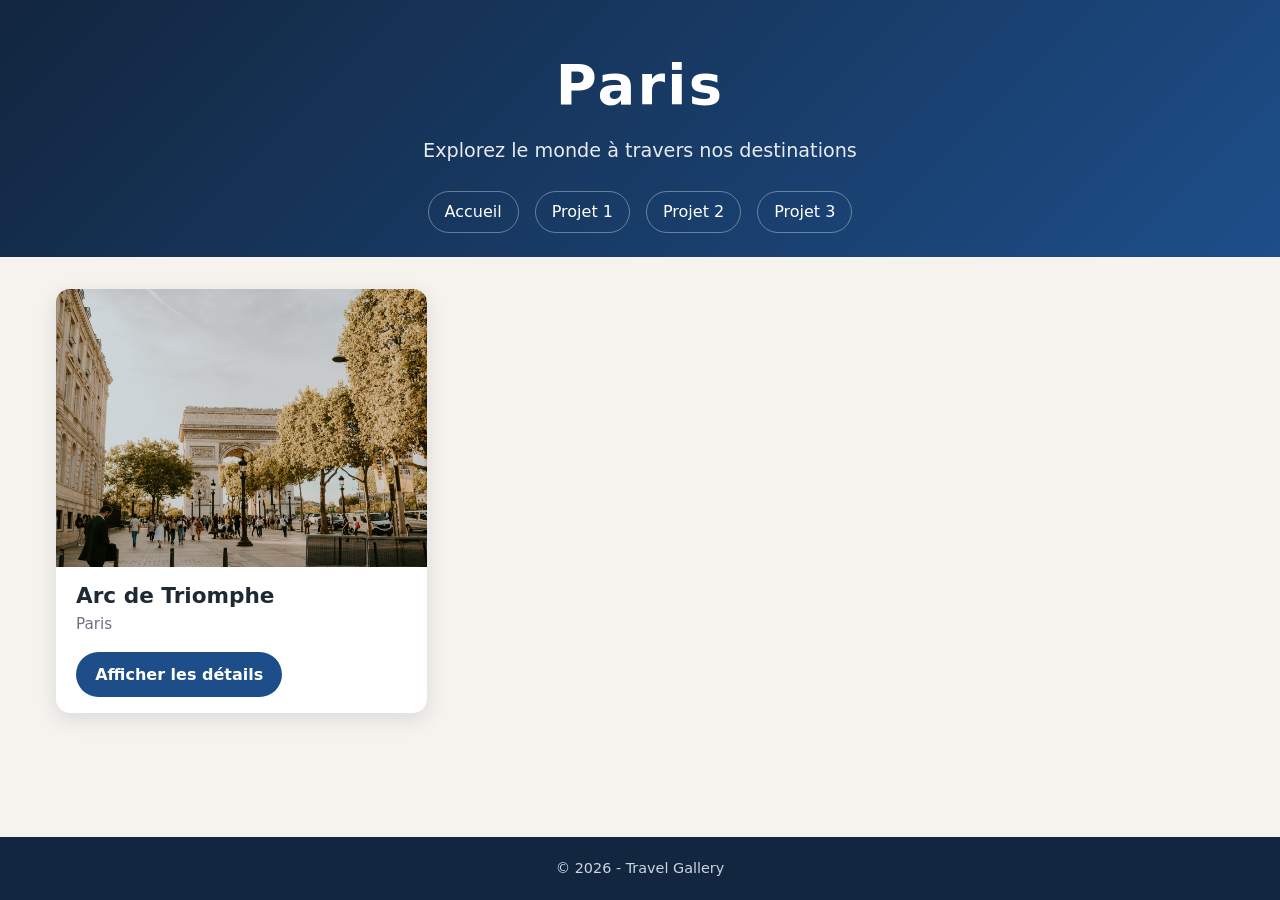
==== Projet 1/index.html @ 820c06ae "projet 1" ====
<!DOCTYPE html>
<html lang="fr">

<head>
    <meta charset="UTF-8">
    <meta name="viewport" content="width=device-width, initial-scale=1.0">
    <title>Gallerie de voyage</title>

    <link rel="stylesheet" href="style.css">
    <script src="script.js" defer></script>
</head>

<body>

    <header>
        <h1>Paris</h1>
        <p>Explorez le monde à travers nos destinations</p>

        <nav>

            <a href="../acceuil.html">Accueil</a>



            <a href="../projet 1/index.html">Projet 1</a>


            <a href="../projet 2/index.html">Projet 2</a>


            <a href="../projet 3/index.html">Projet 3</a>

        </nav>

    </header>

    <main>

        <section class="galerie">

            <section class="destination">
                <figcaption><img src="images/paris.jpg" alt="Paris">
                </figcaption>
                <h2>Arc de Triomphe</h2>
                <p>Paris</p>

                <button id="btn-details" type="button" class="btn-details">
                    <span>Afficher les détails</span> </button>

                <figcaption class="details">
                    <p>Le monument emblématique de Paris, situé sur la célèbre avenue des Champs-Élysées,
                        offrant une vue panoramique sur la ville.</p>
                </figcaption>



            </section>



        </section>

    </main>

    <footer>
        <p>© 2026 - Travel Gallery</p>
    </footer>

</body>

</html>
---- Projet 1/style.css ----
/* ==========================================================
   Travel Gallery - style.css
   Conçu pour ne pas gêner le JavaScript :
   - aucun !important
   - les états (détails ouverts/fermés) passent par des classes
   - styles inline posés par le JS (style.display...) prioritaires
   ========================================================== */

/* ---------- Variables ---------- */
:root {
    --color-bg: #f6f3ee;
    --color-surface: #ffffff;
    --color-text: #1f2933;
    --color-muted: #6b7280;
    --color-primary: #1d4e89;
    --color-primary-dark: #143a68;
    --color-accent: #e07a3f;
    --color-header: #12263f;

    --radius: 14px;
    --shadow: 0 6px 20px rgba(18, 38, 63, 0.12);
    --shadow-hover: 0 12px 30px rgba(18, 38, 63, 0.2);
    --transition: 0.25s ease;
    --max-width: 1200px;
}

/* ---------- Reset léger ---------- */
*,
*::before,
*::after {
    box-sizing: border-box;
}

html {
    scroll-behavior: smooth;
}

body {
    margin: 0;
    min-height: 100vh;
    display: flex;
    flex-direction: column;
    font-family: "Segoe UI", system-ui, -apple-system, Roboto, Arial, sans-serif;
    line-height: 1.6;
    color: var(--color-text);
    background: var(--color-bg);
}

img {
    display: block;
    max-width: 100%;
    height: auto;
}

/* ---------- En-tête ---------- */
header {
    padding: 2.5rem 1rem 1.5rem;
    text-align: center;
    color: #fff;
    background: linear-gradient(135deg, var(--color-header), var(--color-primary));
}

header h1 {
    margin: 0;
    font-size: clamp(2rem, 6vw, 3.5rem);
    letter-spacing: 0.04em;
}

header>p {
    margin: 0.4rem 0 1.5rem;
    font-size: clamp(1rem, 2.5vw, 1.2rem);
    opacity: 0.9;
}

/* ---------- Navigation ---------- */
nav {
    display: flex;
    flex-wrap: wrap;
    justify-content: center;
    gap: 0.5rem 1rem;
}

nav a {
    padding: 0.45rem 1rem;
    color: #fff;
    text-decoration: none;
    border-radius: 999px;
    border: 1px solid rgba(255, 255, 255, 0.35);
    transition: background var(--transition), color var(--transition);
}

nav a:hover,
nav a:focus-visible {
    background: #fff;
    color: var(--color-header);
}

/* ---------- Contenu principal ---------- */
main {
    flex: 1;
    width: 100%;
    max-width: var(--max-width);
    margin: 0 auto;
    padding: 2rem 1rem 3rem;
}

/* ---------- Galerie (grille responsive) ---------- */
.galerie {
    display: grid;
    grid-template-columns: repeat(auto-fill, minmax(280px, 1fr));
    gap: 1.75rem;
    align-items: start;
}

/* ---------- Carte destination ---------- */
.destination {
    display: flex;
    flex-direction: column;
    overflow: hidden;
    background: var(--color-surface);
    border-radius: var(--radius);
    box-shadow: var(--shadow);
    transition: transform var(--transition), box-shadow var(--transition);
}

.destination:hover {
    transform: translateY(-4px);
    box-shadow: var(--shadow-hover);
}

/* Le premier figcaption contient l'image */
.destination>figcaption:first-child {
    margin: 0;
    padding: 0;
    overflow: hidden;
}

.destination img {
    width: 100%;
    aspect-ratio: 4 / 3;
    object-fit: cover;
    transition: transform 0.5s ease;
}

.destination:hover img {
    transform: scale(1.06);
}

.destination h2 {
    margin: 1rem 1.25rem 0;
    font-size: 1.35rem;
    line-height: 1.25;
}

.destination>p {
    margin: 0.15rem 1.25rem 0;
    color: var(--color-muted);
    font-size: 0.95rem;
}

/* ---------- Bouton "Afficher les détails" ---------- */
.btn-details {
    align-self: flex-start;
    margin: 1rem 1.25rem;
    padding: 0.6rem 1.2rem;
    font: inherit;
    font-weight: 600;
    color: #fff;
    background: var(--color-primary);
    border: none;
    border-radius: 999px;
    cursor: pointer;
    transition: background var(--transition), transform var(--transition);
}

.btn-details:hover {
    background: var(--color-primary-dark);
}

.btn-details:active {
    transform: scale(0.97);
}

.btn-details:focus-visible {
    outline: 3px solid var(--color-accent);
    outline-offset: 2px;
}

/* Le <span> ne doit jamais bloquer le clic sur le bouton,
   et le texte reste modifiable par le JS (textContent) */
.btn-details span {
    display: inline-block;
}

/* ---------- Détails (masqués par défaut, ouverts par classe) ----------
   Le JS peut utiliser l'une de ces classes : active, show, visible, open,
   is-open, is-active. Il peut aussi utiliser style.display (prioritaire). */
.details {
    display: none;
    margin: 0;
    padding: 0 1.25rem 1.25rem;
    color: var(--color-text);
    font-size: 0.97rem;
    animation: fadeIn 0.3s ease;
}

.details p {
    margin: 0;
    padding-top: 0.9rem;
    border-top: 1px solid #e5e7eb;
}

.details.active,
.details.show,
.details.visible,
.details.open,
.details.is-open,
.details.is-active {
    display: block;
}

@keyframes fadeIn {
    from {
        opacity: 0;
        transform: translateY(-6px);
    }

    to {
        opacity: 1;
        transform: translateY(0);
    }
}

/* ---------- Pied de page ---------- */
footer {
    padding: 1.25rem 1rem;
    text-align: center;
    color: #cbd5e1;
    background: var(--color-header);
    font-size: 0.9rem;
}

footer p {
    margin: 0;
}

/* ---------- Responsive ---------- */
@media (max-width: 600px) {
    header {
        padding: 2rem 1rem 1.25rem;
    }

    main {
        padding: 1.25rem 0.75rem 2rem;
    }

    .galerie {
        grid-template-columns: 1fr;
        gap: 1.25rem;
    }

    nav a {
        padding: 0.4rem 0.8rem;
        font-size: 0.9rem;
    }
}

/* ---------- Accessibilité : réduire les animations ---------- */
@media (prefers-reduced-motion: reduce) {

    *,
    *::before,
    *::after {
        animation: none;
        transition: none;
        scroll-behavior: auto;
    }
}
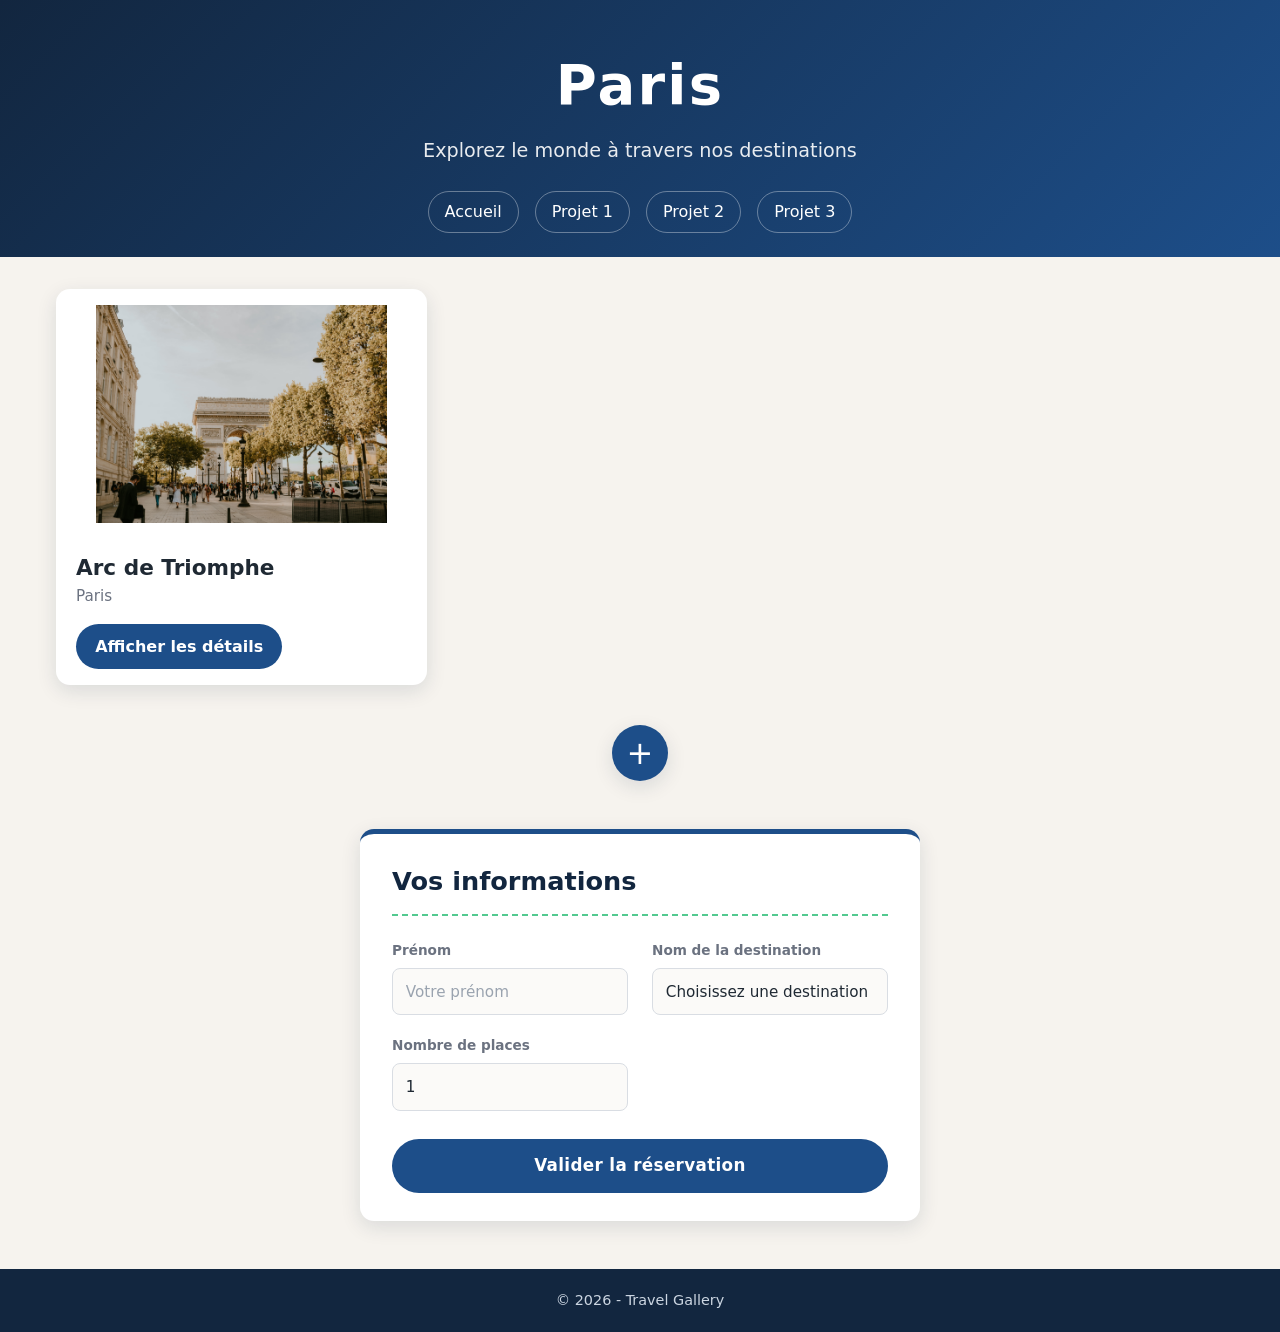
==== commit f3589dad: "projet1" ====
--- a/Projet 1/index.html
+++ b/Projet 1/index.html
@@ -7,7 +7,11 @@
     <title>Gallerie de voyage</title>
 
     <link rel="stylesheet" href="style.css">
+    <link rel="stylesheet" href="form.css">
+    <link rel="stylesheet" href="projet1.css">
     <script src="script.js" defer></script>
+    <script src="form.js" defer></script>
+
 </head>
 
 <body>
@@ -17,21 +21,11 @@
         <p>Explorez le monde à travers nos destinations</p>
 
         <nav>
-
             <a href="../acceuil.html">Accueil</a>
-
-
-
             <a href="../projet 1/index.html">Projet 1</a>
-
-
             <a href="../projet 2/index.html">Projet 2</a>
-
-
             <a href="../projet 3/index.html">Projet 3</a>
-
         </nav>
-
     </header>
 
     <main>
@@ -39,26 +33,101 @@
         <section class="galerie">
 
             <section class="destination">
-                <figcaption><img src="images/paris.jpg" alt="Paris">
-                </figcaption>
+                <figure>
+                    <figcaption><img src="images/paris.jpg" alt="Paris"></figcaption>
+                </figure>
                 <h2>Arc de Triomphe</h2>
                 <p>Paris</p>
 
                 <button id="btn-details" type="button" class="btn-details">
-                    <span>Afficher les détails</span> </button>
+                    <span>Afficher les détails</span>
+                </button>
 
                 <figcaption class="details">
                     <p>Le monument emblématique de Paris, situé sur la célèbre avenue des Champs-Élysées,
                         offrant une vue panoramique sur la ville.</p>
                 </figcaption>
+            </section>
+
+            <section class="destination">
+                <figure>
+                    <figcaption><img src="images/paris montmartre.jpg" alt="Paris Montmartre"></figcaption>
+                </figure>
+                <h2>Montmartre</h2>
+                <p>Paris</p>
+
+                <button id="btn-details" type="button" class="btn-details">
+                    <span>Afficher les détails</span>
+                </button>
+
+                <figcaption class="details">
+                    <p>Le quartier artistique de Paris, célèbre pour sa vue imprenable sur la ville et ses rues
+                        pavées.</p>
+                </figcaption>
+            </section>
+
+            <section class="destination">
+
+                <figure>
+                    <figcaption><img src="images/paris tour effeil.jpg" alt="Paris Tour Eiffel"></figcaption>
+                </figure>
+
+
+                <h2>Tour Eiffel</h2>
+                <p>Paris</p>
+
+                <button id="btn-details" type="button" class="btn-details">
+                    <span>Afficher les détails</span>
+                </button>
+
+                <figcaption class="details">
+                    <p>Monument emblématique de Paris, situé sur la Seine, offrant une vue panoramique sur la
+                        ville.</p>
+                </figcaption>
+
+            </section>
+
+        </section>
+
+
+        <section class="formVoyage">
+
+            <form id="ReservationParis" class="ticket" onsubmit="gererReservationParis(event)">
+
+                <section class="formulaireParis">
+                    <h2 class="ticket__title">Vos informations</h2>
+
+                    <div class="ticket__perforation" aria-hidden="true"></div>
+
+                    <div class="ticket__fields">
+                        <div class="field">
+                            <label for="prenomClient">Prénom</label>
+                            <input type="text" id="prenomClient" name="prenomClient" placeholder="Votre prénom"
+                                required>
+                        </div>
+
+                        <div class="field">
+                            <label for="FilmChoisi">Nom de la destination</label>
+                            <input type="text" id="DestinationChoisi" name="NomDestination"
+                                placeholder="Nom de la Destination" required>
+                        </div>
+
+                        <div class="field field--small">
+                            <label for="nombrePlaces">Nombre de places</label>
+                            <input type="number" id="nombrePlaces" name="nombrePlaces" min="1" max="10" value="1"
+                                required>
+                        </div>
+
+
+                        <button type="submit" class="ticket__submit">Valider la réservation</button>
+                </section>
+
+
+        </section>
 
 
 
-            </section>
 
-
-
-        </section>
 
     </main>
 
--- a/Projet 1/style.css
+++ b/Projet 1/style.css
@@ -1,117 +1,3 @@
-/* ==========================================================
-   Travel Gallery - style.css
-   Conçu pour ne pas gêner le JavaScript :
-   - aucun !important
-   - les états (détails ouverts/fermés) passent par des classes
-   - styles inline posés par le JS (style.display...) prioritaires
-   ========================================================== */
-
-/* ---------- Variables ---------- */
-:root {
-    --color-bg: #f6f3ee;
-    --color-surface: #ffffff;
-    --color-text: #1f2933;
-    --color-muted: #6b7280;
-    --color-primary: #1d4e89;
-    --color-primary-dark: #143a68;
-    --color-accent: #e07a3f;
-    --color-header: #12263f;
-
-    --radius: 14px;
-    --shadow: 0 6px 20px rgba(18, 38, 63, 0.12);
-    --shadow-hover: 0 12px 30px rgba(18, 38, 63, 0.2);
-    --transition: 0.25s ease;
-    --max-width: 1200px;
-}
-
-/* ---------- Reset léger ---------- */
-*,
-*::before,
-*::after {
-    box-sizing: border-box;
-}
-
-html {
-    scroll-behavior: smooth;
-}
-
-body {
-    margin: 0;
-    min-height: 100vh;
-    display: flex;
-    flex-direction: column;
-    font-family: "Segoe UI", system-ui, -apple-system, Roboto, Arial, sans-serif;
-    line-height: 1.6;
-    color: var(--color-text);
-    background: var(--color-bg);
-}
-
-img {
-    display: block;
-    max-width: 100%;
-    height: auto;
-}
-
-/* ---------- En-tête ---------- */
-header {
-    padding: 2.5rem 1rem 1.5rem;
-    text-align: center;
-    color: #fff;
-    background: linear-gradient(135deg, var(--color-header), var(--color-primary));
-}
-
-header h1 {
-    margin: 0;
-    font-size: clamp(2rem, 6vw, 3.5rem);
-    letter-spacing: 0.04em;
-}
-
-header>p {
-    margin: 0.4rem 0 1.5rem;
-    font-size: clamp(1rem, 2.5vw, 1.2rem);
-    opacity: 0.9;
-}
-
-/* ---------- Navigation ---------- */
-nav {
-    display: flex;
-    flex-wrap: wrap;
-    justify-content: center;
-    gap: 0.5rem 1rem;
-}
-
-nav a {
-    padding: 0.45rem 1rem;
-    color: #fff;
-    text-decoration: none;
-    border-radius: 999px;
-    border: 1px solid rgba(255, 255, 255, 0.35);
-    transition: background var(--transition), color var(--transition);
-}
-
-nav a:hover,
-nav a:focus-visible {
-    background: #fff;
-    color: var(--color-header);
-}
-
-/* ---------- Contenu principal ---------- */
-main {
-    flex: 1;
-    width: 100%;
-    max-width: var(--max-width);
-    margin: 0 auto;
-    padding: 2rem 1rem 3rem;
-}
-
-/* ---------- Galerie (grille responsive) ---------- */
-.galerie {
-    display: grid;
-    grid-template-columns: repeat(auto-fill, minmax(280px, 1fr));
-    gap: 1.75rem;
-    align-items: start;
-}
-
 /* ---------- Carte destination ---------- */
 .destination {
     display: flex;
@@ -231,48 +117,104 @@
     }
 }
 
-/* ---------- Pied de page ---------- */
-footer {
-    padding: 1.25rem 1rem;
+
+
+/* ==========================================================
+   Bouton "+" (ajout d'une destination) et carte ajoutée
+   ========================================================== */
+
+.btn-ajouter {
+    display: block;
+    width: 3.5rem;
+    height: 3.5rem;
+    margin: 2.5rem auto 0;
+    padding: 0;
+    font: inherit;
+    font-size: 2rem;
+    line-height: 1;
+    color: #fff;
+    background: var(--color-primary);
+    border: none;
+    border-radius: 50%;
+    box-shadow: var(--shadow);
+    cursor: pointer;
+    transition: transform var(--transition), background var(--transition),
+        box-shadow var(--transition);
+}
+
+.btn-ajouter:hover {
+    background: var(--color-primary-dark);
+    transform: scale(1.08);
+    box-shadow: var(--shadow-hover);
+}
+
+.btn-ajouter:active {
+    transform: scale(0.95);
+}
+
+.btn-ajouter:focus-visible {
+    outline: 3px solid var(--color-accent);
+    outline-offset: 3px;
+}
+
+.btn-ajouter:disabled {
+    background: #c4c9d0;
+    box-shadow: none;
+    cursor: not-allowed;
+    transform: none;
+}
+
+
+
+
+/* Apparition de la carte ajoutée */
+.destination--nouvelle {
+    animation: apparition 0.4s ease;
+}
+
+@keyframes apparition {
+    from {
+        opacity: 0;
+        transform: translateY(16px) scale(0.96);
+    }
+
+    to {
+        opacity: 1;
+        transform: translateY(0) scale(1);
+    }
+}
+
+/* Bouton "Supprimer" des cartes ajoutées et compteur de destinations */
+.btn-supprimer {
+    align-self: flex-start;
+    margin: 0 1.25rem 1.25rem;
+    padding: 0.45rem 1rem;
+    font: inherit;
+    font-size: 0.9rem;
+    font-weight: 600;
+    color: var(--color-primary);
+    background: transparent;
+    border: 2px solid var(--color-primary);
+    border-radius: 999px;
+    cursor: pointer;
+    transition: background var(--transition), color var(--transition);
+}
+
+.btn-supprimer:hover,
+.btn-supprimer:focus-visible {
+    color: #fff;
+    background: #b42318;
+    border-color: #b42318;
+}
+
+.btn-supprimer:focus-visible {
+    outline: 3px solid var(--color-accent);
+    outline-offset: 2px;
+}
+
+.compteur {
+    margin: 1rem 0 0;
     text-align: center;
-    color: #cbd5e1;
-    background: var(--color-header);
-    font-size: 0.9rem;
-}
-
-footer p {
-    margin: 0;
-}
-
-/* ---------- Responsive ---------- */
-@media (max-width: 600px) {
-    header {
-        padding: 2rem 1rem 1.25rem;
-    }
-
-    main {
-        padding: 1.25rem 0.75rem 2rem;
-    }
-
-    .galerie {
-        grid-template-columns: 1fr;
-        gap: 1.25rem;
-    }
-
-    nav a {
-        padding: 0.4rem 0.8rem;
-        font-size: 0.9rem;
-    }
-}
-
-/* ---------- Accessibilité : réduire les animations ---------- */
-@media (prefers-reduced-motion: reduce) {
-
-    *,
-    *::before,
-    *::after {
-        animation: none;
-        transition: none;
-        scroll-behavior: auto;
-    }
+    color: var(--color-muted);
+    font-weight: 600;
 }
--- a/Projet 1/form.css
+++ b/Projet 1/form.css
@@ -0,0 +1,173 @@
+/* ==========================================================
+   Formulaire de réservation
+   Même univers que la galerie : fond clair, cartes blanches,
+   bleu principal et touche orange. Réutilise les variables :root.
+   ========================================================== */
+
+.formVoyage {
+    display: flex;
+    justify-content: center;
+    margin-top: 3rem;
+}
+
+.ticket {
+    width: 100%;
+    max-width: 560px;
+}
+
+/* Carte du formulaire (.formulaireParis = votre section actuelle) */
+.ticket__panel,
+.formulaireParis {
+    position: relative;
+    padding: 2rem 2rem 1.75rem;
+    background: var(--color-surface);
+    border-radius: var(--radius);
+    border-top: 5px solid var(--color-primary);
+    box-shadow: var(--shadow);
+}
+
+.ticket__title {
+    margin: 0 0 1rem;
+    font-size: 1.6rem;
+    line-height: 1.25;
+    color: var(--color-header);
+}
+
+/* Ligne pointillée "ticket" */
+.ticket__perforation {
+    margin: 0 0 1.5rem;
+    border-top: 2px dashed var(--color-accent);
+    opacity: 0.7;
+}
+
+/* Champs en 2 colonnes */
+.ticket__fields {
+    display: grid;
+    grid-template-columns: repeat(2, 1fr);
+    gap: 1.25rem 1.5rem;
+}
+
+.field {
+    display: flex;
+    flex-direction: column;
+    gap: 0.4rem;
+    min-width: 0;
+}
+
+.field--small {
+    grid-column: span 1;
+}
+
+.ticket label {
+    font-size: 0.85rem;
+    font-weight: 600;
+    color: var(--color-muted);
+}
+
+fieldset.field {
+    margin: 0;
+    padding: 0;
+    border: none;
+}
+
+fieldset legend {
+    padding: 0;
+    margin-bottom: 0.4rem;
+    font-size: 0.85rem;
+    font-weight: 600;
+    color: var(--color-muted);
+}
+
+.radio {
+    display: inline-flex;
+    align-items: center;
+    gap: 0.4rem;
+    margin-right: 1.25rem;
+    font-size: 0.95rem;
+    font-weight: 400;
+    color: var(--color-text);
+}
+
+/* Champs de saisie */
+.ticket input[type="text"],
+.ticket input[type="email"],
+.ticket input[type="number"],
+.ticket select {
+    width: 100%;
+    padding: 0.65rem 0.8rem;
+    font: inherit;
+    font-size: 0.95rem;
+    color: var(--color-text);
+    background: #fbfaf8;
+    border: 1px solid #d9dde3;
+    border-radius: 8px;
+    transition: border-color var(--transition), box-shadow var(--transition),
+        background var(--transition);
+}
+
+.ticket input::placeholder {
+    color: #9aa3af;
+}
+
+.ticket input:hover,
+.ticket select:hover {
+    border-color: var(--color-primary);
+}
+
+.ticket input:focus,
+.ticket select:focus {
+    outline: none;
+    background: #fff;
+    border-color: var(--color-primary);
+    box-shadow: 0 0 0 3px rgba(29, 78, 137, 0.2);
+}
+
+.ticket select {
+    appearance: none;
+    -webkit-appearance: none;
+    cursor: pointer;
+}
+
+/* Bouton : sur toute la largeur, même s'il est dans la grille */
+.ticket__submit {
+    grid-column: 1 / -1;
+    width: 100%;
+    margin-top: 0.5rem;
+    padding: 0.85rem 1.5rem;
+    font: inherit;
+    font-size: 1.05rem;
+    font-weight: 700;
+    letter-spacing: 0.02em;
+    color: #fff;
+    background: var(--color-primary);
+    border: none;
+    border-radius: 999px;
+    cursor: pointer;
+    transition: background var(--transition), transform var(--transition);
+}
+
+.ticket__submit:hover {
+    background: var(--color-primary-dark);
+}
+
+.ticket__submit:active {
+    transform: scale(0.98);
+}
+
+.ticket__submit:focus-visible {
+    outline: 3px solid var(--color-accent);
+    outline-offset: 2px;
+}
+
+/* Mobile : un champ par ligne */
+@media (max-width: 600px) {
+
+    .ticket__panel,
+    .formulaireParis {
+        padding: 1.5rem 1.25rem;
+    }
+
+    .ticket__fields {
+        grid-template-columns: 1fr;
+    }
+}
--- a/Projet 1/projet1.css
+++ b/Projet 1/projet1.css
@@ -0,0 +1,167 @@
+/* ==========================================================
+   Travel Gallery - style.css
+   Conçu pour ne pas gêner le JavaScript :
+   - aucun !important
+   - les états (détails ouverts/fermés) passent par des classes
+   - styles inline posés par le JS (style.display...) prioritaires
+   ========================================================== */
+
+/* ---------- Variables ---------- */
+:root {
+    --color-bg: #f6f3ee;
+    --color-surface: #ffffff;
+    --color-text: #1f2933;
+    --color-muted: #6b7280;
+    --color-primary: #1d4e89;
+    --color-primary-dark: #143a68;
+    --color-accent: #0ab361;
+    --color-header: #12263f;
+
+    --radius: 14px;
+    --shadow: 0 6px 20px rgba(18, 38, 63, 0.12);
+    --shadow-hover: 0 12px 30px rgba(18, 38, 63, 0.2);
+    --transition: 0.25s ease;
+    --max-width: 1200px;
+}
+
+/* ---------- Reset léger ---------- */
+*,
+*::before,
+*::after {
+    box-sizing: border-box;
+}
+
+html {
+    scroll-behavior: smooth;
+}
+
+body {
+    margin: 0;
+    min-height: 100vh;
+    display: flex;
+    flex-direction: column;
+    font-family: "Segoe UI", system-ui, -apple-system, Roboto, Arial, sans-serif;
+    line-height: 1.6;
+    color: var(--color-text);
+    background: var(--color-bg);
+}
+
+img {
+    display: block;
+    max-width: 100%;
+    height: auto;
+}
+
+/* ---------- En-tête ---------- */
+header {
+    padding: 2.5rem 1rem 1.5rem;
+    text-align: center;
+    color: #fff;
+    background: linear-gradient(135deg, var(--color-header), var(--color-primary));
+}
+
+header h1 {
+    margin: 0;
+    font-size: clamp(2rem, 6vw, 3.5rem);
+    letter-spacing: 0.04em;
+}
+
+header>p {
+    margin: 0.4rem 0 1.5rem;
+    font-size: clamp(1rem, 2.5vw, 1.2rem);
+    opacity: 0.9;
+}
+
+/* ---------- Navigation ---------- */
+nav {
+    display: flex;
+    flex-wrap: wrap;
+    justify-content: center;
+    gap: 0.5rem 1rem;
+}
+
+nav a {
+    padding: 0.45rem 1rem;
+    color: #fff;
+    text-decoration: none;
+    border-radius: 999px;
+    border: 1px solid rgba(255, 255, 255, 0.35);
+    transition: background var(--transition), color var(--transition);
+}
+
+nav a:hover,
+nav a:focus-visible {
+    background: #fff;
+    color: var(--color-header);
+}
+
+/* ---------- Contenu principal ---------- */
+main {
+    flex: 1;
+    width: 100%;
+    max-width: var(--max-width);
+    margin: 0 auto;
+    padding: 2rem 1rem 3rem;
+}
+
+/* ---------- Galerie (grille responsive) ---------- */
+.galerie {
+    display: grid;
+    grid-template-columns: repeat(3, 1fr);
+    /* 3 cartes côte à côte */
+    gap: 1.75rem;
+    align-items: start;
+}
+
+/* Tablette : 2 cartes côte à côte */
+@media (max-width: 900px) {
+    .galerie {
+        grid-template-columns: repeat(2, 1fr);
+    }
+}
+
+/* ---------- Pied de page ---------- */
+footer {
+    padding: 1.25rem 1rem;
+    text-align: center;
+    color: #cbd5e1;
+    background: var(--color-header);
+    font-size: 0.9rem;
+}
+
+footer p {
+    margin: 0;
+}
+
+/* ---------- Responsive ---------- */
+@media (max-width: 600px) {
+    header {
+        padding: 2rem 1rem 1.25rem;
+    }
+
+    main {
+        padding: 1.25rem 0.75rem 2rem;
+    }
+
+    .galerie {
+        grid-template-columns: 1fr;
+        gap: 1.25rem;
+    }
+
+    nav a {
+        padding: 0.4rem 0.8rem;
+        font-size: 0.9rem;
+    }
+}
+
+/* ---------- Accessibilité : réduire les animations ---------- */
+@media (prefers-reduced-motion: reduce) {
+
+    *,
+    *::before,
+    *::after {
+        animation: none;
+        transition: none;
+        scroll-behavior: auto;
+    }
+}
